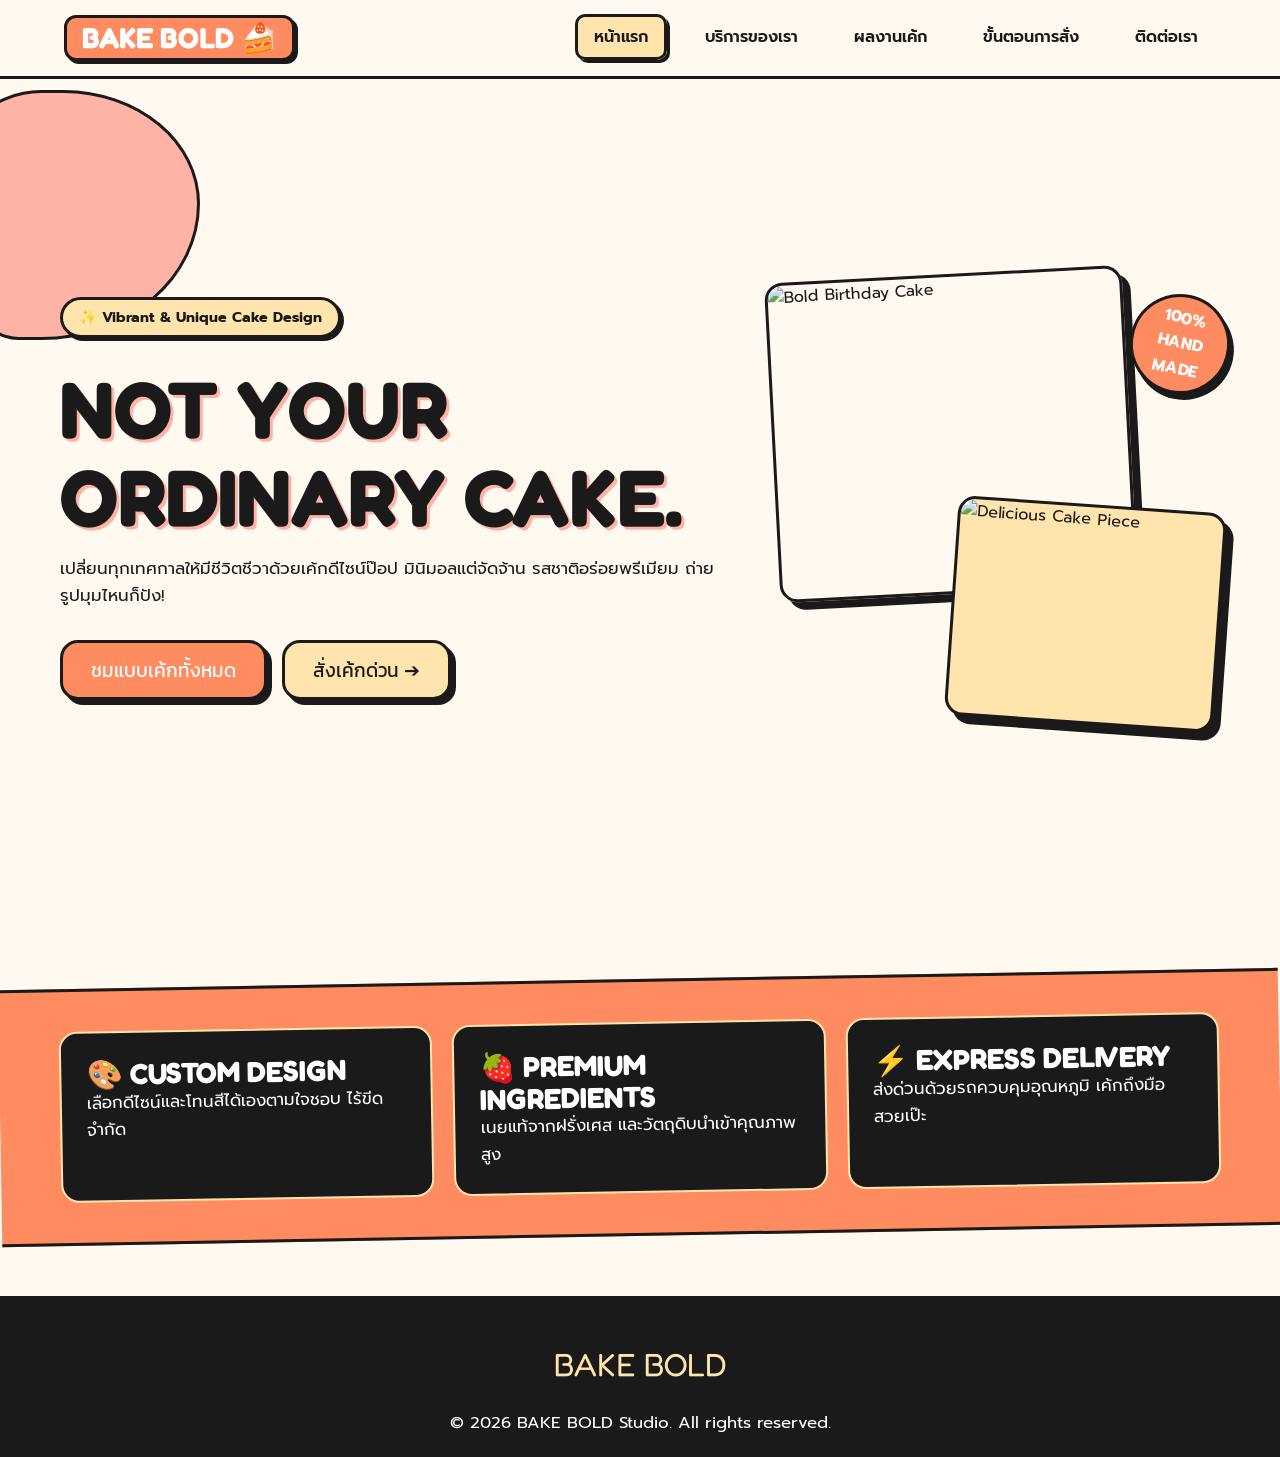
==== index.html @ 5e64cce1 "Rename index.html.html to index.html" ====
<!DOCTYPE html>
<html lang="th">
<head>
  <meta charset="UTF-8">
  <meta name="viewport" content="width=device-width, initial-scale=1.0">
  <title>BAKE BOLD | ร้านเค้กคราฟต์สุดป๊อป</title>
  <link rel="preconnect" href="https://fonts.googleapis.com">
  <link rel="preconnect" href="https://fonts.gstatic.com" crossorigin>
  <link href="https://fonts.googleapis.com/css2?family=Fredoka:wght@600;700&family=Kanit:wght@700&family=Prompt:wght@400;600&display=swap" rel="stylesheet">
  <link rel="stylesheet" href="style.css">
  <style>
    /* Hero Layout (Asymmetric Collage) */
    .hero {
      display: grid;
      grid-template-columns: 1.2fr 0.8fr;
      gap: 40px;
      align-items: center;
      min-height: 80vh;
      position: relative;
    }
    .hero-text { position: relative; z-index: 2; }
    .hero-title {
      font-size: clamp(3rem, 7vw, 5rem);
      margin: 15px 0;
      text-shadow: 3px 3px 0px var(--peach);
    }
    .hero-collage {
      position: relative;
      height: 450px;
    }
    .collage-img {
      position: absolute;
      border: var(--border);
      border-radius: var(--radius);
      box-shadow: var(--shadow-lg);
      object-fit: cover;
    }
    .img-1 { width: 80%; height: 320px; top: 0; left: 0; transform: rotate(-3deg); }
    .img-2 { width: 60%; height: 220px; bottom: 0; right: 0; transform: rotate(4deg); background: var(--pastel-yellow); }
    .hero-badge-floating {
      position: absolute;
      top: 20px; right: -10px;
      background: var(--pastel-orange);
      color: white;
      padding: 15px;
      border: var(--border);
      border-radius: 50%;
      width: 100px; height: 100px;
      display: flex; align-items: center; justify-content: center;
      text-align: center;
      font-weight: bold;
      transform: rotate(12deg);
      box-shadow: var(--shadow);
      z-index: 3;
    }

    /* Highlight Banner Block (หลีกเลี่ยงพืนขาว) */
    .highlight-strip {
      background: var(--pastel-orange);
      border-top: var(--border);
      border-bottom: var(--border);
      padding: 40px 0;
      color: var(--white);
      transform: rotate(-1deg);
      margin: 60px 0;
    }
    .strip-grid {
      display: grid;
      grid-template-columns: repeat(auto-fit, minmax(250px, 1fr));
      gap: 20px;
    }
    .strip-item {
      background: var(--black);
      color: var(--white);
      padding: 25px;
      border-radius: var(--radius);
      border: 2px solid var(--pastel-yellow);
    }

    @media (max-width: 900px) {
      .hero { grid-template-columns: 1fr; }
      .hero-collage { height: 350px; }
    }
  </style>
</head>
<body>

  <header>
    <div class="nav-container">
      <a href="index.html" class="nav-logo">BAKE BOLD 🍰</a>
      <div class="menu-toggle" id="mobile-menu">☰</div>
      <ul class="nav-links" id="nav-links">
        <li><a href="index.html" class="active">หน้าแรก</a></li>
        <li><a href="services.html">บริการของเรา</a></li>
        <li><a href="work.html">ผลงานเค้ก</a></li>
        <li><a href="process.html">ขั้นตอนการสั่ง</a></li>
        <li><a href="contact.html">ติดต่อเรา</a></li>
      </ul>
    </div>
  </header>

  <main class="container">
    <div class="shape-blob-1" style="top: 10%; left: -50px;"></div>
    
    <section class="hero">
      <div class="hero-text">
        <span class="badge">✨ Vibrant & Unique Cake Design</span>
        <h1 class="hero-title">NOT YOUR ORDINARY CAKE.</h1>
        <p>เปลี่ยนทุกเทศกาลให้มีชีวิตชีวาด้วยเค้กดีไซน์ป๊อป มินิมอลแต่จัดจ้าน รสชาติอร่อยพรีเมียม ถ่ายรูปมุมไหนก็ปัง!</p>
        <div style="margin-top: 30px; display: flex; gap: 15px; flex-wrap: wrap;">
          <a href="work.html" class="btn">ชมแบบเค้กทั้งหมด</a>
          <a href="contact.html" class="btn btn-yellow">สั่งเค้กด่วน ➔</a>
        </div>
      </div>
      
      <div class="hero-collage">
        <img src="https://images.unsplash.com/photo-1535141192574-5d4897c13136?auto=format&fit=crop&w=800&q=80" alt="Bold Birthday Cake" class="collage-img img-1">
        <img src="https://images.unsplash.com/photo-1565958011703-44f9829ba187?auto=format&fit=crop&w=600&q=80" alt="Delicious Cake Piece" class="collage-img img-2">
        <div class="hero-badge-floating">100%<br>HAND MADE</div>
      </div>
    </section>
  </main>

  <section class="highlight-strip">
    <div class="container" style="padding: 0 20px;">
      <div class="strip-grid">
        <div class="strip-item">
          <h3>🎨 Custom Design</h3>
          <p>เลือกดีไซน์และโทนสีได้เองตามใจชอบ ไร้ขีดจำกัด</p>
        </div>
        <div class="strip-item">
          <h3>🍓 Premium Ingredients</h3>
          <p>เนยแท้จากฝรั่งเศส และวัตถุดิบนำเข้าคุณภาพสูง</p>
        </div>
        <div class="strip-item">
          <h3>⚡ Express Delivery</h3>
          <p>ส่งด่วนด้วยรถควบคุมอุณหภูมิ เค้กถึงมือสวยเป๊ะ</p>
        </div>
      </div>
    </div>
  </section>

  <footer>
    <div class="footer-content">
      <div class="footer-logo">BAKE BOLD</div>
      <p>© 2026 BAKE BOLD Studio. All rights reserved.</p>
    </div>
  </footer>

  <script>
    document.getElementById('mobile-menu').addEventListener('click', () => {
      document.getElementById('nav-links').classList.toggle('active');
    });
  </script>
</body>
</html>
---- style.css ----
/* ==========================================
   GLOBAL STYLES & NEO-BRUTALISM PASTEL THEME
   ========================================== */
:root {
  --peach: #FFB3A7;
  --pastel-orange: #FF8C61;
  --pastel-yellow: #FFE5AD;
  --cream: #FFF9F0;
  --black: #1A1A1A;
  --white: #FFFFFF;
  --shadow: 5px 5px 0px var(--black);
  --shadow-lg: 8px 8px 0px var(--black);
  --border: 3px solid var(--black);
  --radius: 18px;
  --font-heading: 'Fredoka', 'Kanit', sans-serif;
  --font-body: 'Prompt', sans-serif;
}

* {
  box-sizing: border-box;
  margin: 0;
  padding: 0;
}

body {
  background-color: var(--cream);
  color: var(--black);
  font-family: var(--font-body);
  overflow-x: hidden;
  line-height: 1.6;
}

/* Typography */
h1, h2, h3, h4, .nav-logo {
  font-family: var(--font-heading);
  font-weight: 700;
  text-transform: uppercase;
  line-height: 1.1;
}

h1 { font-size: clamp(2.5rem, 6vw, 4.5rem); }
h2 { font-size: clamp(2rem, 4vw, 3rem); }
h3 { font-size: clamp(1.3rem, 2.5vw, 1.8rem); }

p { font-size: 1.05rem; }

a {
  text-decoration: none;
  color: inherit;
}

/* Common UI Components */
.btn {
  display: inline-block;
  padding: 12px 28px;
  font-family: var(--font-heading);
  font-size: 1.2rem;
  background-color: var(--pastel-orange);
  color: var(--white);
  border: var(--border);
  border-radius: var(--radius);
  box-shadow: var(--shadow);
  cursor: pointer;
  transition: all 0.2s ease;
  text-align: center;
}

.btn:hover {
  transform: translate(-3px, -3px);
  box-shadow: 8px 8px 0px var(--black);
  background-color: var(--peach);
  color: var(--black);
}

.btn-yellow {
  background-color: var(--pastel-yellow);
  color: var(--black);
}

/* Decorative Badges */
.badge {
  display: inline-block;
  padding: 6px 16px;
  background: var(--pastel-yellow);
  border: var(--border);
  border-radius: 50px;
  font-weight: bold;
  font-size: 0.9rem;
  box-shadow: 3px 3px 0px var(--black);
  margin-bottom: 12px;
}

/* Abstract Background Shapes */
.shape-blob-1 {
  position: absolute;
  width: 250px;
  height: 250px;
  background: var(--peach);
  border: var(--border);
  border-radius: 40% 60% 70% 30% / 40% 50% 60% 50%;
  z-index: -1;
  animation: float 6s ease-in-out infinite;
}

.shape-blob-2 {
  position: absolute;
  width: 180px;
  height: 180px;
  background: var(--pastel-yellow);
  border: var(--border);
  border-radius: 60% 40% 30% 70% / 60% 30% 70% 40%;
  z-index: -1;
  animation: float 8s ease-in-out infinite reverse;
}

@keyframes float {
  0%, 100% { transform: translateY(0) rotate(0deg); }
  50% { transform: translateY(-15px) rotate(5deg); }
}

/* Navigation */
header {
  position: sticky;
  top: 0;
  background-color: var(--cream);
  border-bottom: var(--border);
  z-index: 1000;
  padding: 15px 5%;
}

.nav-container {
  max-width: 1200px;
  margin: 0 auto;
  display: flex;
  justify-content: space-between;
  align-items: center;
}

.nav-logo {
  font-size: 1.8rem;
  background: var(--pastel-orange);
  color: var(--white);
  padding: 4px 15px;
  border: var(--border);
  border-radius: 12px;
  box-shadow: 3px 3px 0px var(--black);
}

.nav-links {
  display: flex;
  gap: 20px;
  list-style: none;
}

.nav-links a {
  font-weight: 600;
  padding: 8px 16px;
  border-radius: 10px;
  border: 2px solid transparent;
  transition: all 0.2s;
}

.nav-links a:hover, .nav-links a.active {
  background-color: var(--pastel-yellow);
  border: var(--border);
  box-shadow: 3px 3px 0px var(--black);
}

/* Mobile Nav Toggle */
.menu-toggle {
  display: none;
  font-size: 1.8rem;
  cursor: pointer;
}

/* Layout Containers */
.container {
  max-width: 1200px;
  margin: 0 auto;
  padding: 60px 20px;
}

.page-header {
  text-align: center;
  margin-bottom: 50px;
  position: relative;
}

.page-header h1 {
  display: inline-block;
  background: var(--pastel-yellow);
  padding: 10px 25px;
  border: var(--border);
  box-shadow: var(--shadow-lg);
  border-radius: var(--radius);
  transform: rotate(-1deg);
}

/* Neo Card Component */
.neo-card {
  background: var(--white);
  border: var(--border);
  border-radius: var(--radius);
  box-shadow: var(--shadow);
  padding: 25px;
  transition: all 0.2s ease;
}

.neo-card:hover {
  transform: translateY(-5px);
  box-shadow: var(--shadow-lg);
}

/* Footer */
footer {
  background-color: var(--black);
  color: var(--white);
  border-top: var(--border);
  padding: 40px 20px 20px;
  text-align: center;
}

.footer-content {
  max-width: 1200px;
  margin: 0 auto;
  display: flex;
  flex-direction: column;
  align-items: center;
  gap: 20px;
}

.footer-logo {
  font-family: var(--font-heading);
  font-size: 2rem;
  color: var(--pastel-yellow);
}

/* Responsive Styles */
@media (max-width: 768px) {
  .menu-toggle { display: block; }
  .nav-links {
    display: none;
    position: absolute;
    top: 100%;
    left: 0;
    width: 100%;
    background: var(--cream);
    flex-direction: column;
    padding: 20px;
    border-bottom: var(--border);
    box-shadow: 0 10px 0px var(--black);
  }
  .nav-links.active { display: flex; }
}
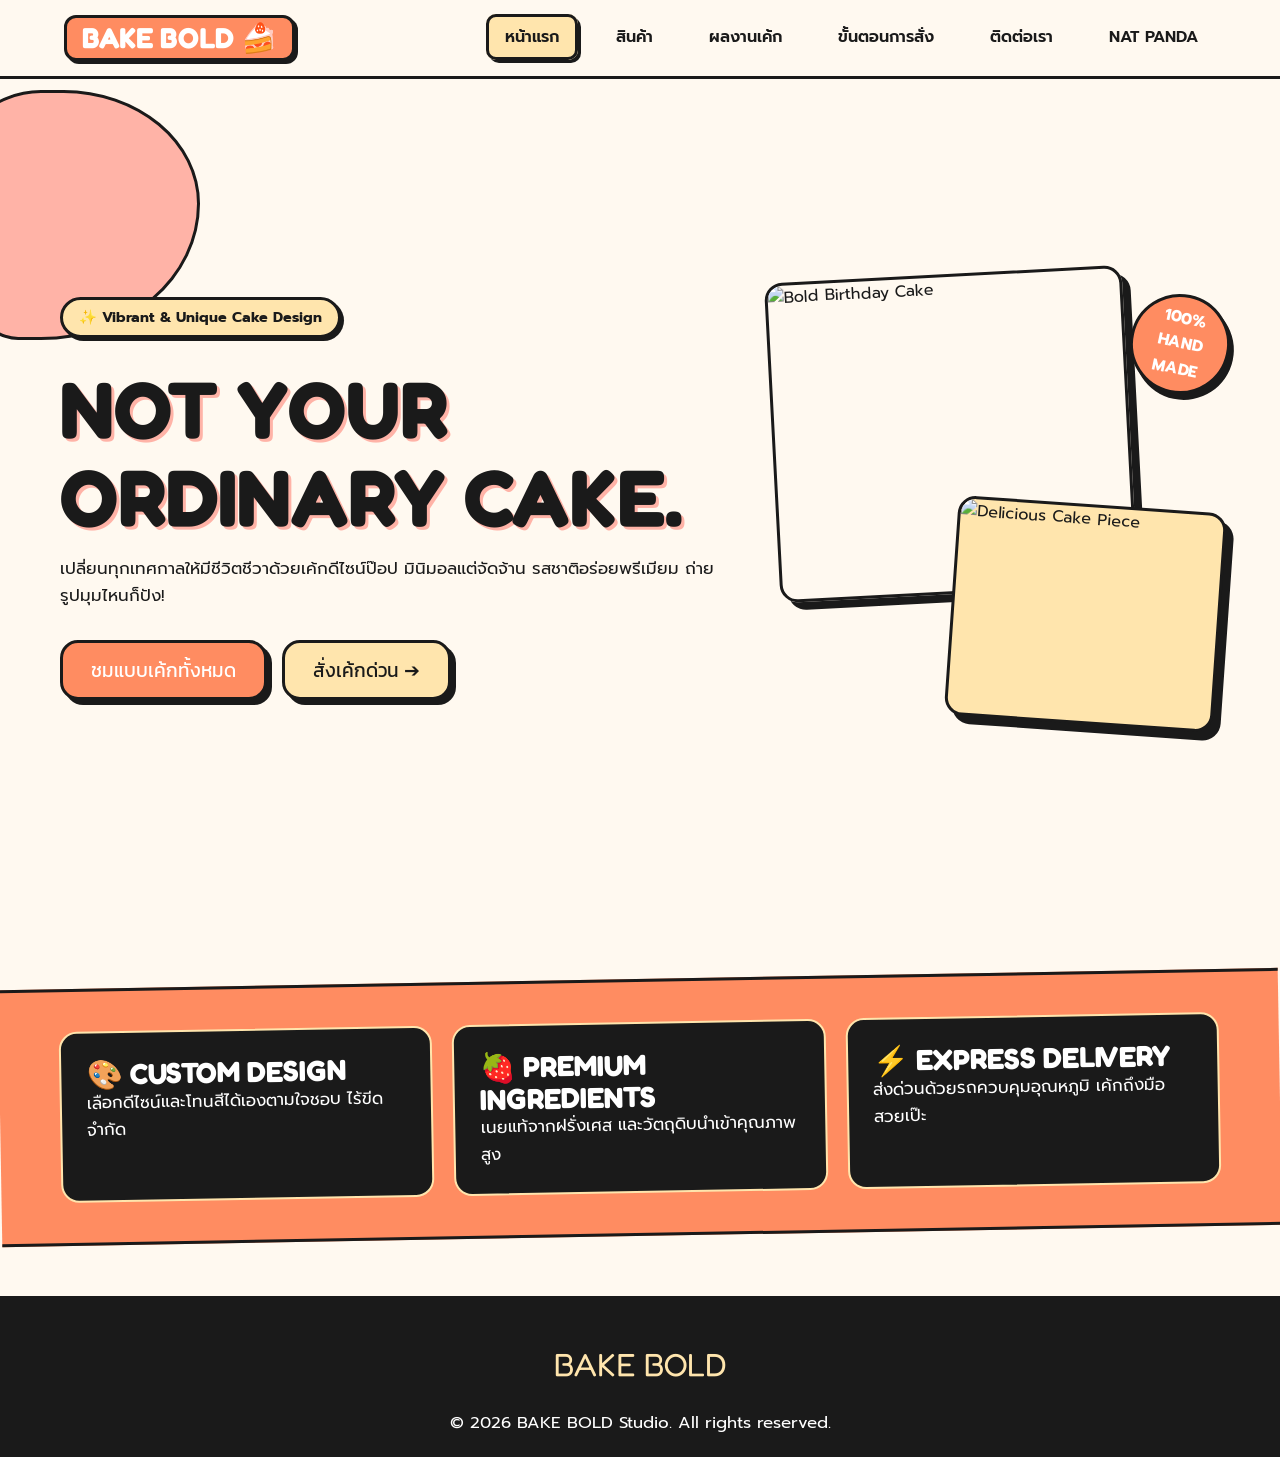
==== commit a6526df0: "Update index.html" ====
--- a/index.html
+++ b/index.html
@@ -1,12 +1,11 @@
 <!DOCTYPE html>
-<html lang="th">
-<head>
+<html lang="th"><head>
   <meta charset="UTF-8">
   <meta name="viewport" content="width=device-width, initial-scale=1.0">
   <title>BAKE BOLD | ร้านเค้กคราฟต์สุดป๊อป</title>
   <link rel="preconnect" href="https://fonts.googleapis.com">
-  <link rel="preconnect" href="https://fonts.gstatic.com" crossorigin>
-  <link href="https://fonts.googleapis.com/css2?family=Fredoka:wght@600;700&family=Kanit:wght@700&family=Prompt:wght@400;600&display=swap" rel="stylesheet">
+  <link rel="preconnect" href="https://fonts.gstatic.com" crossorigin="">
+  <link href="https://fonts.googleapis.com/css2?family=Fredoka:wght@600;700&amp;family=Kanit:wght@700&amp;family=Prompt:wght@400;600&amp;display=swap" rel="stylesheet">
   <link rel="stylesheet" href="style.css">
   <style>
     /* Hero Layout (Asymmetric Collage) */
@@ -91,11 +90,11 @@
       <div class="menu-toggle" id="mobile-menu">☰</div>
       <ul class="nav-links" id="nav-links">
         <li><a href="index.html" class="active">หน้าแรก</a></li>
-        <li><a href="services.html">บริการของเรา</a></li>
+        <li><a href="services.html">สินค้า</a></li>
         <li><a href="work.html">ผลงานเค้ก</a></li>
         <li><a href="process.html">ขั้นตอนการสั่ง</a></li>
         <li><a href="contact.html">ติดต่อเรา</a></li>
-      </ul>
+      <li><a href="indexpandn.html">NAT PANDA</a></li></ul>
     </div>
   </header>
 
@@ -104,7 +103,7 @@
     
     <section class="hero">
       <div class="hero-text">
-        <span class="badge">✨ Vibrant & Unique Cake Design</span>
+        <span class="badge">✨ Vibrant &amp; Unique Cake Design</span>
         <h1 class="hero-title">NOT YOUR ORDINARY CAKE.</h1>
         <p>เปลี่ยนทุกเทศกาลให้มีชีวิตชีวาด้วยเค้กดีไซน์ป๊อป มินิมอลแต่จัดจ้าน รสชาติอร่อยพรีเมียม ถ่ายรูปมุมไหนก็ปัง!</p>
         <div style="margin-top: 30px; display: flex; gap: 15px; flex-wrap: wrap;">
@@ -114,8 +113,8 @@
       </div>
       
       <div class="hero-collage">
-        <img src="https://images.unsplash.com/photo-1535141192574-5d4897c13136?auto=format&fit=crop&w=800&q=80" alt="Bold Birthday Cake" class="collage-img img-1">
-        <img src="https://images.unsplash.com/photo-1565958011703-44f9829ba187?auto=format&fit=crop&w=600&q=80" alt="Delicious Cake Piece" class="collage-img img-2">
+        <img src="https://www.vibrantplate.com/blueberry-cake-quark-cream/&quot;&quot;" alt="Bold Birthday Cake" class="collage-img img-1">
+        <img src="https://images.unsplash.com/photo-1565958011703-44f9829ba187?auto=format&amp;fit=crop&amp;w=600&amp;q=80" alt="Delicious Cake Piece" class="collage-img img-2">
         <div class="hero-badge-floating">100%<br>HAND MADE</div>
       </div>
     </section>
@@ -152,5 +151,5 @@
       document.getElementById('nav-links').classList.toggle('active');
     });
   </script>
-</body>
-</html>
+
+</body></html>
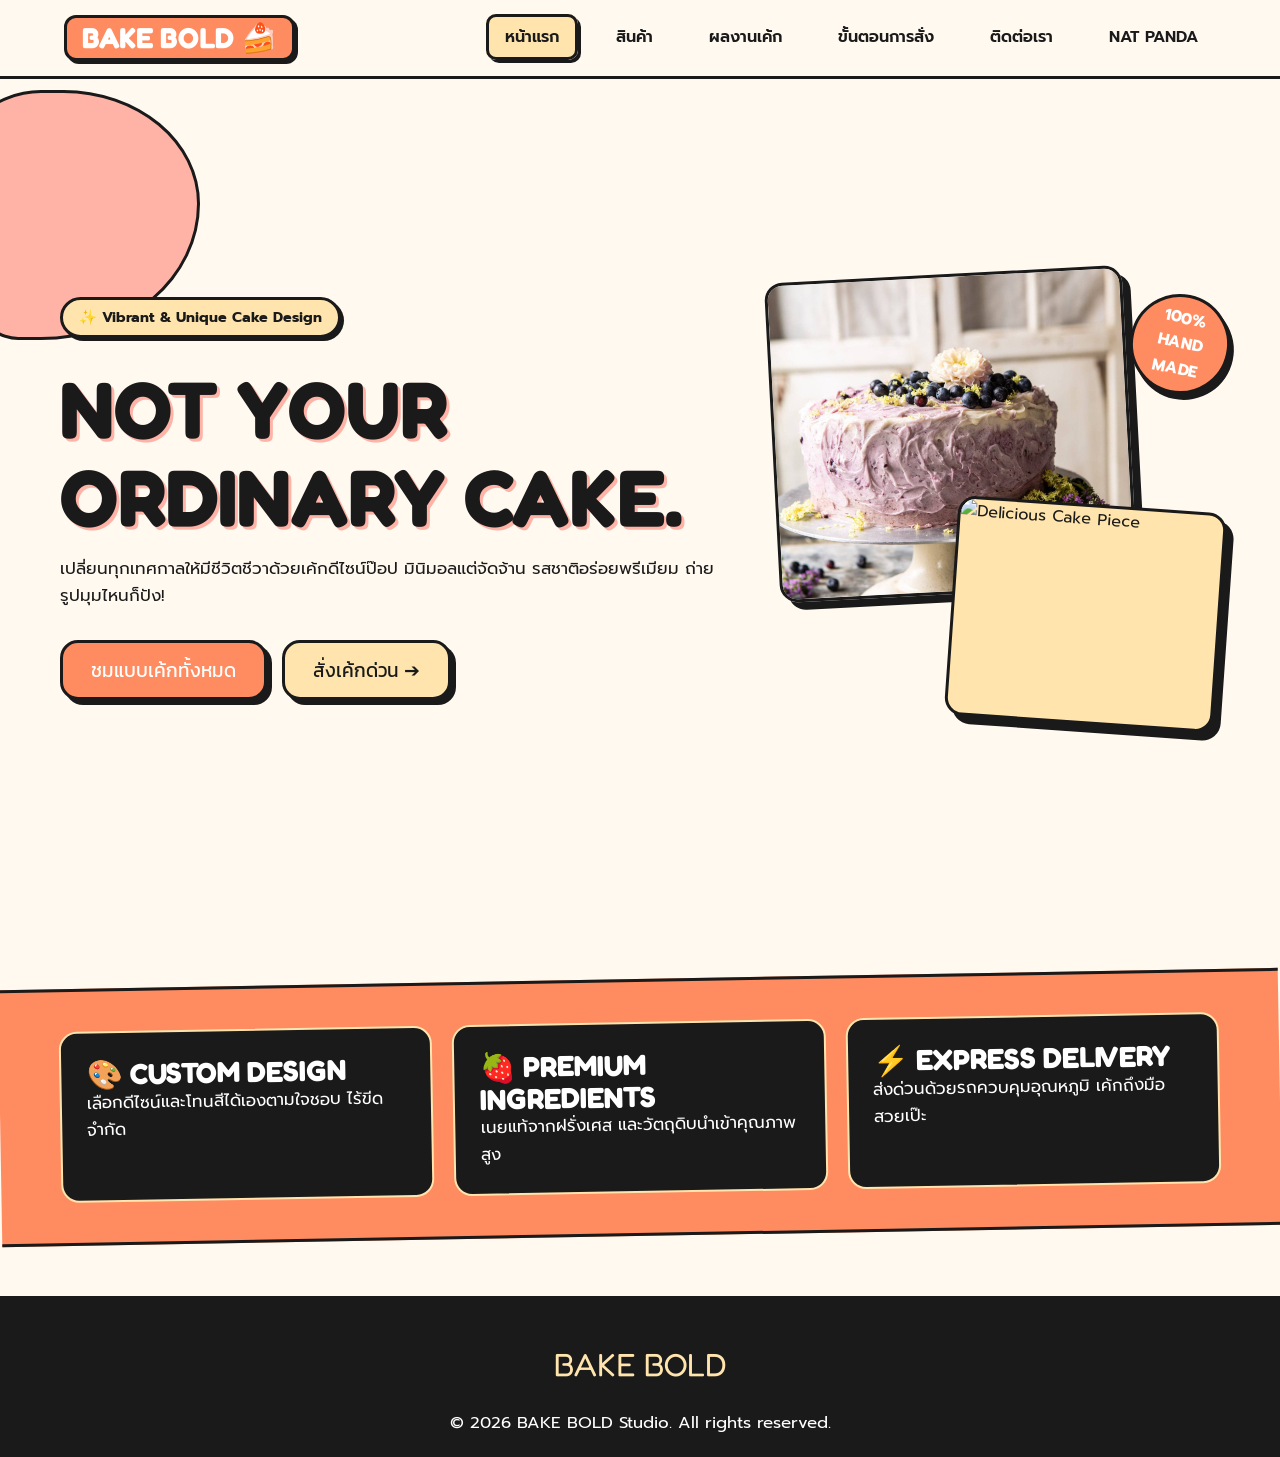
==== commit 4b93892a: "Fix link case for NAT PANDA in index.html" ====
--- a/index.html
+++ b/index.html
@@ -94,7 +94,7 @@
         <li><a href="work.html">ผลงานเค้ก</a></li>
         <li><a href="process.html">ขั้นตอนการสั่ง</a></li>
         <li><a href="contact.html">ติดต่อเรา</a></li>
-      <li><a href="indexpandn.html">NAT PANDA</a></li></ul>
+      <li><a href="indexPandn.html">NAT PANDA</a></li></ul>
     </div>
   </header>
 
@@ -113,7 +113,7 @@
       </div>
       
       <div class="hero-collage">
-        <img src="https://www.vibrantplate.com/blueberry-cake-quark-cream/&quot;&quot;" alt="Bold Birthday Cake" class="collage-img img-1">
+        <img src="images.jpg" alt="Bold Birthday Cake" class="collage-img img-1">
         <img src="https://images.unsplash.com/photo-1565958011703-44f9829ba187?auto=format&amp;fit=crop&amp;w=600&amp;q=80" alt="Delicious Cake Piece" class="collage-img img-2">
         <div class="hero-badge-floating">100%<br>HAND MADE</div>
       </div>
